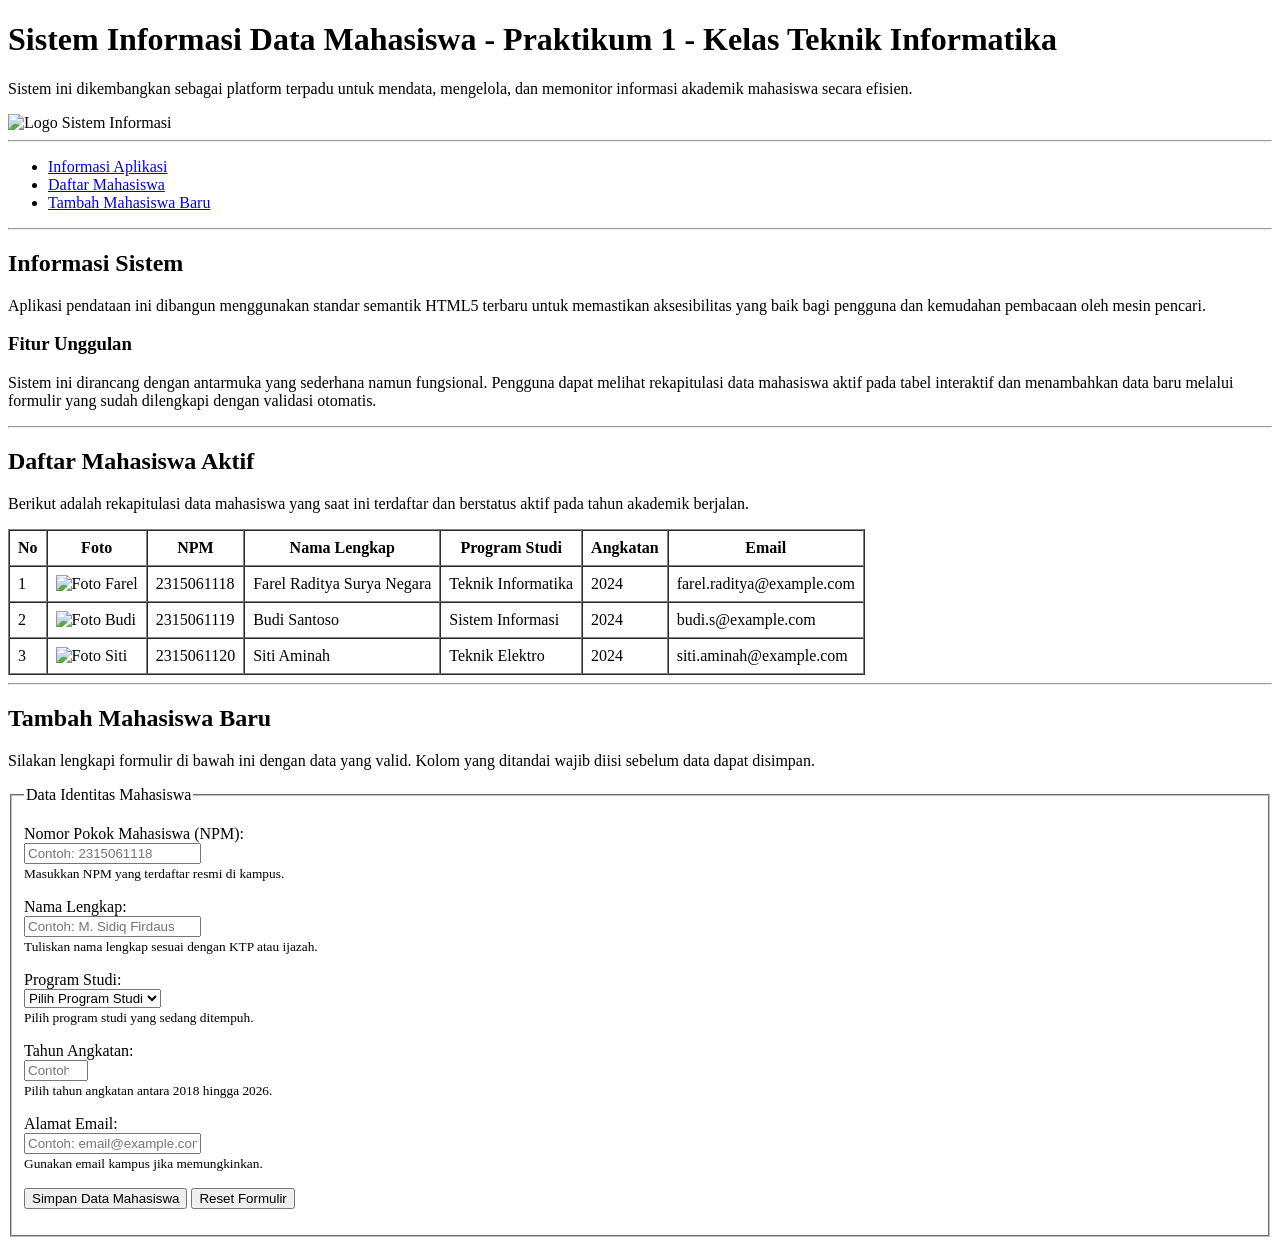
==== test/index.html @ 1e859392 "feat: inisialisasi struktur dokumen dan formulir html5 sima" ====
<!DOCTYPE html>
<html lang="id">
<head>
    <meta charset="UTF-8">
    <meta name="viewport" content="width=device-width, initial-scale=1.0">
    <title>Praktikum Web - Sistem Informasi Mahasiswa</title>
</head>
<body>

    <header>
        <h1>Sistem Informasi Data Mahasiswa - Praktikum 1 - Kelas Teknik Informatika</h1>
        <p>Sistem ini dikembangkan sebagai platform terpadu untuk mendata, mengelola, dan memonitor informasi akademik mahasiswa secara efisien.</p>
        <img src="https://via.placeholder.com/150" alt="Logo Sistem Informasi" width="150" height="150">
        <hr>
        <nav>
            <ul>
                <li><a href="#informasi">Informasi Aplikasi</a></li>
                <li><a href="#daftar-mahasiswa">Daftar Mahasiswa</a></li>
                <li><a href="#form-tambah">Tambah Mahasiswa Baru</a></li>
            </ul>
        </nav>
        <hr>
    <main>
        <section id="informasi">
            <h2>Informasi Sistem</h2>
            <p>Aplikasi pendataan ini dibangun menggunakan standar semantik HTML5 terbaru untuk memastikan aksesibilitas yang baik bagi pengguna dan kemudahan pembacaan oleh mesin pencari.</p>
            
            <article>
                <h3>Fitur Unggulan</h3>
                <p>Sistem ini dirancang dengan antarmuka yang sederhana namun fungsional. Pengguna dapat melihat rekapitulasi data mahasiswa aktif pada tabel interaktif dan menambahkan data baru melalui formulir yang sudah dilengkapi dengan validasi otomatis.</p>
            </article>
        </section>
        <hr>
        <section id="daftar-mahasiswa">
            <h2>Daftar Mahasiswa Aktif</h2>
            <p>Berikut adalah rekapitulasi data mahasiswa yang saat ini terdaftar dan berstatus aktif pada tahun akademik berjalan.</p>
            
            <table border="1" cellpadding="8" cellspacing="0">
                <thead>
                    <tr>
                        <th>No</th>
                        <th>Foto</th>
                        <th>NPM</th>
                        <th>Nama Lengkap</th>
                        <th>Program Studi</th>
                        <th>Angkatan</th>
                        <th>Email</th>
                    </tr>
                </thead>
                <tbody>
                    <tr>
                        <td>1</td>
                        <td><img src="https://via.placeholder.com/50" alt="Foto Farel"></td>
                        <td>2315061118</td>
                        <td>Farel Raditya Surya Negara</td>
                        <td>Teknik Informatika</td>
                        <td>2024</td>
                        <td>farel.raditya@example.com</td>
                    </tr>
                    <tr>
                        <td>2</td>
                        <td><img src="https://via.placeholder.com/50" alt="Foto Budi"></td>
                        <td>2315061119</td>
                        <td>Budi Santoso</td>
                        <td>Sistem Informasi</td>
                        <td>2024</td>
                        <td>budi.s@example.com</td>
                    </tr>
                    <tr>
                        <td>3</td>
                        <td><img src="https://via.placeholder.com/50" alt="Foto Siti"></td>
                        <td>2315061120</td>
                        <td>Siti Aminah</td>
                        <td>Teknik Elektro</td>
                        <td>2024</td>
                        <td>siti.aminah@example.com</td>
                    </tr>
                </tbody>
            </table>
        </section>
        <hr>
        <section id="form-tambah">
            <h2>Tambah Mahasiswa Baru</h2>
            <p>Silakan lengkapi formulir di bawah ini dengan data yang valid. Kolom yang ditandai wajib diisi sebelum data dapat disimpan.</p>
            
            <form action="#" method="POST">
                <fieldset>
                    <legend>Data Identitas Mahasiswa</legend>
                    
                    <!-- Field 1: NPM -->
                    <p>
                        <label for="npm">Nomor Pokok Mahasiswa (NPM):</label><br>
                        <input type="text" id="npm" name="npm" placeholder="Contoh: 2315061118" required pattern="[0-9]{8,12}" title="NPM harus berupa angka 8-12 digit"><br>
                        <small>Masukkan NPM yang terdaftar resmi di kampus.</small>
                    </p>

                    <!-- Field 2: Nama Lengkap -->
                    <p>
                        <label for="nama">Nama Lengkap:</label><br>
                        <input type="text" id="nama" name="nama" placeholder="Contoh: M. Sidiq Firdaus" required minlength="3" maxlength="100"><br>
                        <small>Tuliskan nama lengkap sesuai dengan KTP atau ijazah.</small>
                    </p>

                    <!-- Field 3: Program Studi -->
                    <p>
                        <label for="program_studi">Program Studi:</label><br>
                        <select id="program_studi" name="program_studi" required>
                            <option value="">Pilih Program Studi</option>
                            <option value="Teknik Informatika">Teknik Informatika</option>
                            <option value="Teknik Elektro">Teknik Elektro</option>
                        </select><br>
                        <small>Pilih program studi yang sedang ditempuh.</small>
                    </p>

                    <!-- Field 4: Angkatan -->
                    <p>
                        <label for="angkatan">Tahun Angkatan:</label><br>
                        <input type="number" id="angkatan" name="angkatan" placeholder="Contoh: 2024" required min="2018" max="2026"><br>
                        <small>Pilih tahun angkatan antara 2018 hingga 2026.</small>
                    </p>

                    <!-- Field 5: Email -->
                    <p>
                        <label for="email">Alamat Email:</label><br>
                        <input type="email" id="email" name="email" placeholder="Contoh: email@example.com" required><br>
                        <small>Gunakan email kampus jika memungkinkan.</small>
                    </p>

                    <!-- Field 6: Tombol -->
                    <p>
                        <button type="submit">Simpan Data Mahasiswa</button>
                        <button type="reset">Reset Formulir</button>
                    </p>
                </fieldset>
            </form>
        </section>
    </main>

</body>
</html>
    </header>
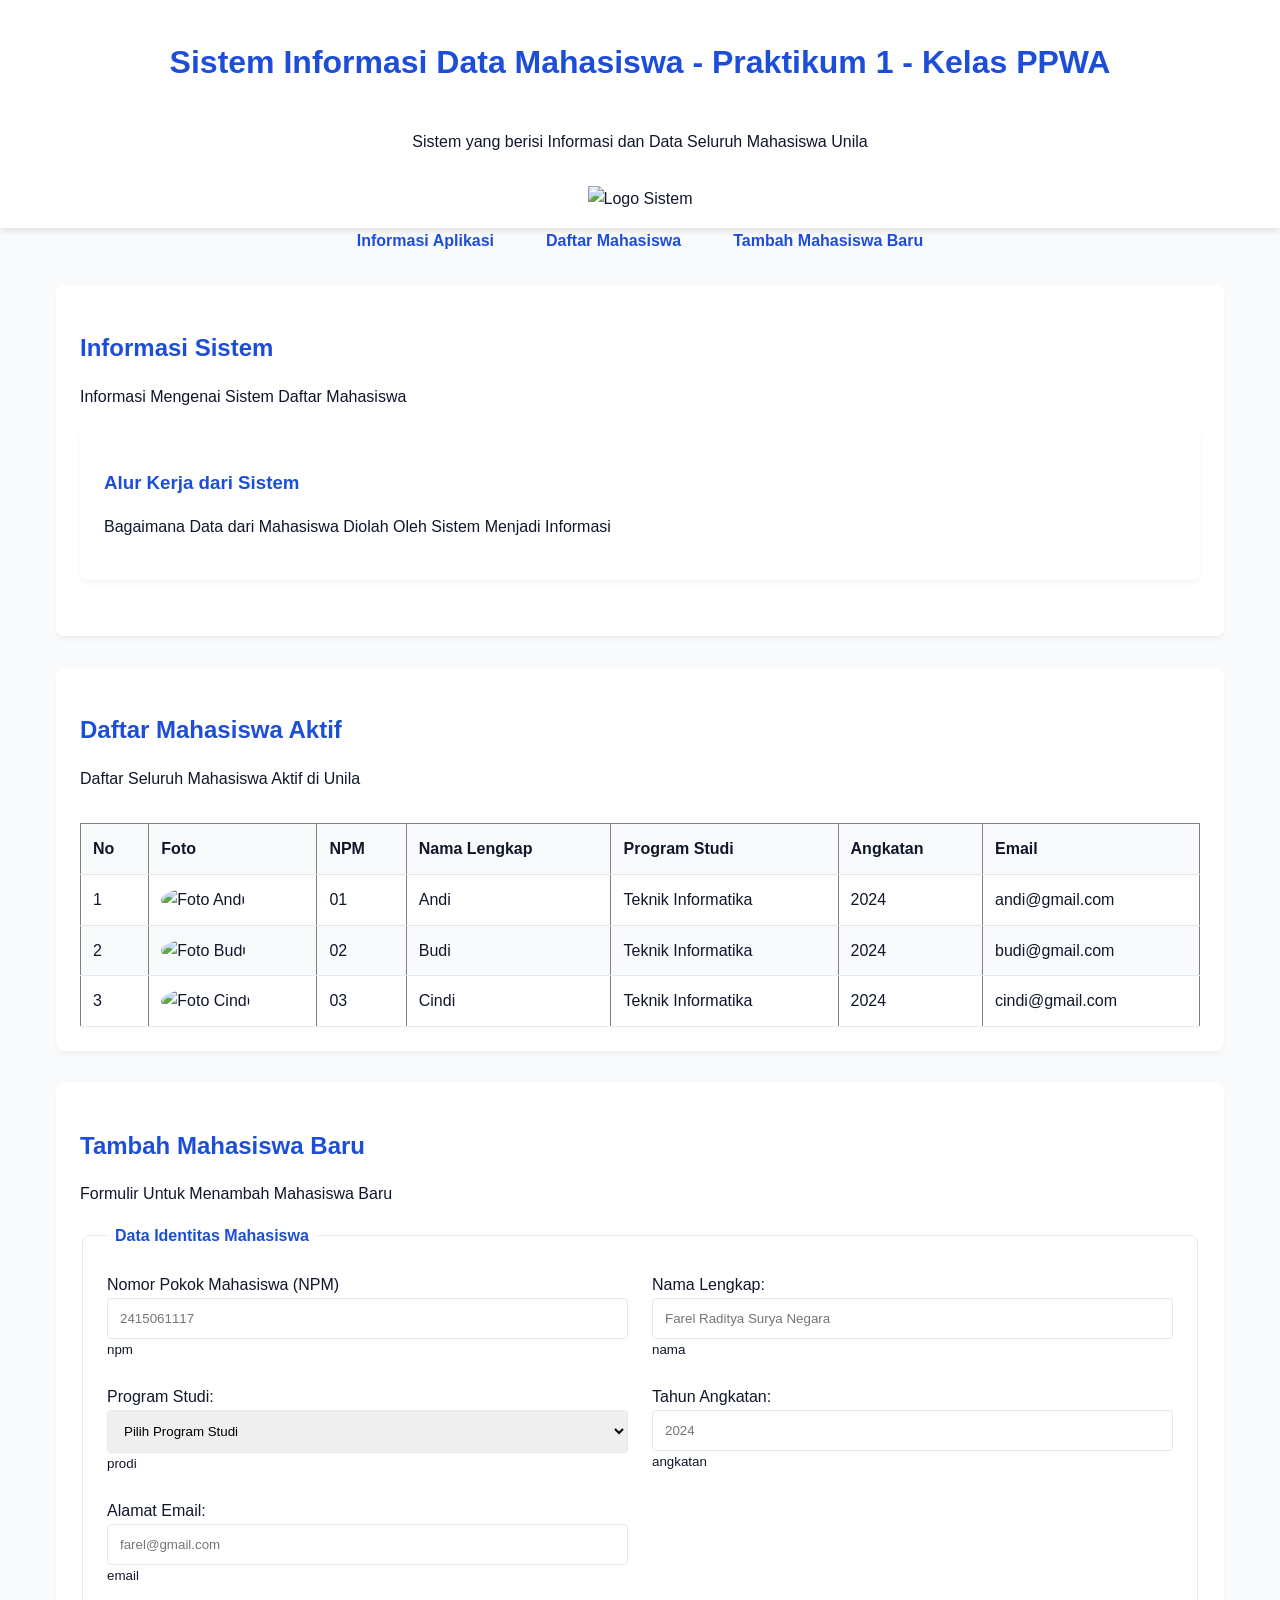
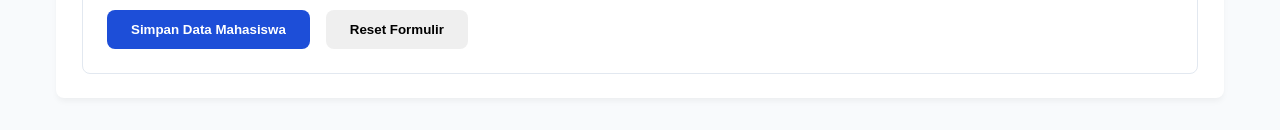
==== commit 5bb56427: "feat: implementasi tata letak responsif flexbox dan css grid judul 2" ====
--- a/test/index.html
+++ b/test/index.html
@@ -3,139 +3,304 @@
 <head>
     <meta charset="UTF-8">
     <meta name="viewport" content="width=device-width, initial-scale=1.0">
-    <title>Praktikum Web - Sistem Informasi Mahasiswa</title>
+    <title>Sistem Informasi Data Mahasiswa</title>
+    
+    <!-- Memasukkan CSS langsung menggunakan tag <style> -->
+    <style>
+        /* 1. Universal Box Reset */
+        *, *::before, *::after {
+            box-sizing: border-box;
+        }
+
+        /* 2. Variabel CSS Global (:root) */
+        :root {
+            --color-primary: #1d4ed8;
+            --color-primary-dark: #1e40af;
+            --color-bg: #f8fafc;
+            --color-surface: #ffffff;
+            --color-text: #0f172a;
+            --color-text-muted: #64748b;
+            --color-border: #e2e8f0;
+            --radius: 8px;
+            --font-main: -apple-system, BlinkMacSystemFont, 'Segoe UI', Roboto, sans-serif;
+        }
+
+        /* 3. Pengaturan Dasar Body & Tipografi */
+        body {
+            font-family: var(--font-main);
+            background-color: var(--color-bg);
+            color: var(--color-text);
+            margin: 0;
+            line-height: 1.6;
+        }
+
+        h1, h2, h3 {
+            color: var(--color-primary);
+            margin-bottom: 0.5rem;
+        }
+
+        a {
+            color: var(--color-primary);
+            text-decoration: none;
+            transition: color 0.3s ease;
+        }
+
+        a:hover {
+            color: var(--color-primary-dark);
+        }
+
+        /* 4. Tata Letak Flexbox: Header & Navigasi */
+        header {
+            background-color: var(--color-surface);
+            padding: 1rem 2rem;
+            box-shadow: 0 4px 6px -1px rgba(0,0,0,0.1);
+            position: sticky;
+            top: 0;
+            z-index: 100;
+            display: flex;
+            flex-direction: column;
+            align-items: center;
+            gap: 1rem;
+        }
+
+        nav ul {
+            list-style: none;
+            padding: 0;
+            margin: 0;
+            display: flex;
+            justify-content: center;
+            gap: 20px;
+        }
+
+        nav a {
+            font-weight: bold;
+            padding: 0.5rem 1rem;
+        }
+
+        /* 5. Kontainer Utama & Kartu (Section/Article) */
+        main {
+            max-width: 1200px;
+            margin: 2rem auto;
+            padding: 0 1rem;
+        }
+
+        section, article {
+            background-color: var(--color-surface);
+            padding: 1.5rem;
+            border-radius: var(--radius);
+            box-shadow: 0 4px 6px -1px rgba(0,0,0,0.05);
+            margin-bottom: 2rem;
+        }
+
+        hr {
+            display: none;
+        }
+
+        /* 6. Penataan Tabel Data Mahasiswa */
+        .table-responsive {
+            overflow-x: auto;
+        }
+
+        table {
+            width: 100%;
+            border-collapse: collapse;
+            margin-top: 1rem;
+        }
+
+        th, td {
+            padding: 12px;
+            text-align: left;
+            border-bottom: 1px solid var(--color-border);
+        }
+
+        th {
+            background-color: var(--color-bg);
+        }
+
+        tr:nth-child(even) {
+            background-color: #f9fafb;
+        }
+
+        tr:hover {
+            background-color: #f1f5f9;
+        }
+
+        img[alt^="Foto"] {
+            width: 36px;
+            height: 36px;
+            border-radius: 50%;
+            object-fit: cover;
+        }
+
+        /* 7. Penataan Formulir Interaktif (CSS Grid) */
+        form fieldset {
+            border: 1px solid var(--color-border);
+            border-radius: var(--radius);
+            padding: 1.5rem;
+            display: grid;
+            grid-template-columns: 1fr 1fr;
+            gap: 1.5rem;
+        }
+
+        form legend {
+            font-weight: bold;
+            color: var(--color-primary);
+            padding: 0 0.5rem;
+        }
+
+        form p {
+            margin: 0;
+            display: flex;
+            flex-direction: column;
+        }
+
+        input, select {
+            padding: 0.75rem;
+            border: 1px solid var(--color-border);
+            border-radius: 4px;
+            font-family: inherit;
+        }
+
+        input:focus, select:focus {
+            outline: none;
+            border-color: var(--color-primary);
+            box-shadow: 0 0 0 3px rgba(29, 78, 216, 0.15);
+        }
+
+        form p:last-child {
+            grid-column: 1 / -1; 
+            flex-direction: row;
+            gap: 1rem;
+        }
+
+        button {
+            padding: 0.75rem 1.5rem;
+            border: none;
+            border-radius: var(--radius);
+            cursor: pointer;
+            font-weight: bold;
+            transition: background-color 0.2s;
+        }
+
+        button[type="submit"] {
+            background-color: var(--color-primary);
+            color: white;
+        }
+
+        button[type="submit"]:hover {
+            background-color: var(--color-primary-dark);
+        }
+
+        /* 8. Media Queries (Desain Responsif) */
+        @media (max-width: 768px) {
+            form fieldset {
+                grid-template-columns: 1fr;
+            }
+        }
+
+        @media (max-width: 480px) {
+            nav ul {
+                flex-direction: column;
+                align-items: center;
+                gap: 10px;
+            }
+            button {
+                width: 100%;
+            }
+            form p:last-child {
+                flex-direction: column;
+            }
+        }
+    </style>
 </head>
 <body>
-
     <header>
-        <h1>Sistem Informasi Data Mahasiswa - Praktikum 1 - Kelas Teknik Informatika</h1>
-        <p>Sistem ini dikembangkan sebagai platform terpadu untuk mendata, mengelola, dan memonitor informasi akademik mahasiswa secara efisien.</p>
-        <img src="https://via.placeholder.com/150" alt="Logo Sistem Informasi" width="150" height="150">
-        <hr>
-        <nav>
-            <ul>
-                <li><a href="#informasi">Informasi Aplikasi</a></li>
-                <li><a href="#daftar-mahasiswa">Daftar Mahasiswa</a></li>
-                <li><a href="#form-tambah">Tambah Mahasiswa Baru</a></li>
-            </ul>
-        </nav>
-        <hr>
+        <h1>Sistem Informasi Data Mahasiswa - Praktikum 1 - Kelas PPWA</h1>
+        <p>Sistem yang berisi Informasi dan Data Seluruh Mahasiswa Unila</p>
+        <img src="gambar.jpg" alt="Logo Sistem"> 
+    </header>
+    
+    <nav>
+        <ul>
+            <li><a href="#informasi">Informasi Aplikasi</a></li>
+            <li><a href="#daftar-mahasiswa">Daftar Mahasiswa</a></li>
+            <li><a href="#form-tambah">Tambah Mahasiswa Baru</a></li>
+        </ul>
+    </nav>
+    
     <main>
         <section id="informasi">
             <h2>Informasi Sistem</h2>
-            <p>Aplikasi pendataan ini dibangun menggunakan standar semantik HTML5 terbaru untuk memastikan aksesibilitas yang baik bagi pengguna dan kemudahan pembacaan oleh mesin pencari.</p>
-            
+            <p>Informasi Mengenai Sistem Daftar Mahasiswa</p>
             <article>
-                <h3>Fitur Unggulan</h3>
-                <p>Sistem ini dirancang dengan antarmuka yang sederhana namun fungsional. Pengguna dapat melihat rekapitulasi data mahasiswa aktif pada tabel interaktif dan menambahkan data baru melalui formulir yang sudah dilengkapi dengan validasi otomatis.</p>
+                <h3>Alur Kerja dari Sistem</h3>
+                <p>Bagaimana Data dari Mahasiswa Diolah Oleh Sistem Menjadi Informasi</p>
             </article>
         </section>
-        <hr>
+        
         <section id="daftar-mahasiswa">
             <h2>Daftar Mahasiswa Aktif</h2>
-            <p>Berikut adalah rekapitulasi data mahasiswa yang saat ini terdaftar dan berstatus aktif pada tahun akademik berjalan.</p>
+            <p>Daftar Seluruh Mahasiswa Aktif di Unila</p>
             
-            <table border="1" cellpadding="8" cellspacing="0">
-                <thead>
-                    <tr>
-                        <th>No</th>
-                        <th>Foto</th>
-                        <th>NPM</th>
-                        <th>Nama Lengkap</th>
-                        <th>Program Studi</th>
-                        <th>Angkatan</th>
-                        <th>Email</th>
-                    </tr>
-                </thead>
-                <tbody>
-                    <tr>
-                        <td>1</td>
-                        <td><img src="https://via.placeholder.com/50" alt="Foto Farel"></td>
-                        <td>2315061118</td>
-                        <td>Farel Raditya Surya Negara</td>
-                        <td>Teknik Informatika</td>
-                        <td>2024</td>
-                        <td>farel.raditya@example.com</td>
-                    </tr>
-                    <tr>
-                        <td>2</td>
-                        <td><img src="https://via.placeholder.com/50" alt="Foto Budi"></td>
-                        <td>2315061119</td>
-                        <td>Budi Santoso</td>
-                        <td>Sistem Informasi</td>
-                        <td>2024</td>
-                        <td>budi.s@example.com</td>
-                    </tr>
-                    <tr>
-                        <td>3</td>
-                        <td><img src="https://via.placeholder.com/50" alt="Foto Siti"></td>
-                        <td>2315061120</td>
-                        <td>Siti Aminah</td>
-                        <td>Teknik Elektro</td>
-                        <td>2024</td>
-                        <td>siti.aminah@example.com</td>
-                    </tr>
-                </tbody>
-            </table>
+            <!-- Bungkus tabel menggunakan class table-responsive -->
+            <div class="table-responsive">
+                <table border="1" cellpadding="8" cellspacing="0">
+                    <thead>
+                        <tr>
+                            <th>No</th><th>Foto</th><th>NPM</th><th>Nama Lengkap</th><th>Program Studi</th><th>Angkatan</th><th>Email</th>
+                        </tr>
+                    </thead>
+                    <tbody>
+                        <tr><td>1</td><td><img src="foto1.jpg" alt="Foto Andi"></td><td>01</td><td>Andi</td><td>Teknik Informatika</td><td>2024</td><td>andi@gmail.com</td></tr>
+                        <tr><td>2</td><td><img src="foto2.jpg" alt="Foto Budi"></td><td>02</td><td>Budi</td><td>Teknik Informatika</td><td>2024</td><td>budi@gmail.com</td></tr>
+                        <tr><td>3</td><td><img src="foto3.jpg" alt="Foto Cindi"></td><td>03</td><td>Cindi</td><td>Teknik Informatika</td><td>2024</td><td>cindi@gmail.com</td></tr>
+                    </tbody>
+                </table>
+            </div>
         </section>
-        <hr>
+        
         <section id="form-tambah">
             <h2>Tambah Mahasiswa Baru</h2>
-            <p>Silakan lengkapi formulir di bawah ini dengan data yang valid. Kolom yang ditandai wajib diisi sebelum data dapat disimpan.</p>
+            <p>Formulir Untuk Menambah Mahasiswa Baru</p>
             
             <form action="#" method="POST">
                 <fieldset>
                     <legend>Data Identitas Mahasiswa</legend>
-                    
-                    <!-- Field 1: NPM -->
-                    <p>
-                        <label for="npm">Nomor Pokok Mahasiswa (NPM):</label><br>
-                        <input type="text" id="npm" name="npm" placeholder="Contoh: 2315061118" required pattern="[0-9]{8,12}" title="NPM harus berupa angka 8-12 digit"><br>
-                        <small>Masukkan NPM yang terdaftar resmi di kampus.</small>
-                    </p>
-
-                    <!-- Field 2: Nama Lengkap -->
-                    <p>
-                        <label for="nama">Nama Lengkap:</label><br>
-                        <input type="text" id="nama" name="nama" placeholder="Contoh: M. Sidiq Firdaus" required minlength="3" maxlength="100"><br>
-                        <small>Tuliskan nama lengkap sesuai dengan KTP atau ijazah.</small>
-                    </p>
-
-                    <!-- Field 3: Program Studi -->
-                    <p>
-                        <label for="program_studi">Program Studi:</label><br>
-                        <select id="program_studi" name="program_studi" required>
-                            <option value="">Pilih Program Studi</option>
-                            <option value="Teknik Informatika">Teknik Informatika</option>
-                            <option value="Teknik Elektro">Teknik Elektro</option>
-                        </select><br>
-                        <small>Pilih program studi yang sedang ditempuh.</small>
-                    </p>
-
-                    <!-- Field 4: Angkatan -->
-                    <p>
-                        <label for="angkatan">Tahun Angkatan:</label><br>
-                        <input type="number" id="angkatan" name="angkatan" placeholder="Contoh: 2024" required min="2018" max="2026"><br>
-                        <small>Pilih tahun angkatan antara 2018 hingga 2026.</small>
-                    </p>
-
-                    <!-- Field 5: Email -->
-                    <p>
-                        <label for="email">Alamat Email:</label><br>
-                        <input type="email" id="email" name="email" placeholder="Contoh: email@example.com" required><br>
-                        <small>Gunakan email kampus jika memungkinkan.</small>
-                    </p>
-
-                    <!-- Field 6: Tombol -->
-                    <p>
-                        <button type="submit">Simpan Data Mahasiswa</button>
-                        <button type="reset">Reset Formulir</button>
-                    </p>
+                        <p>
+                            <label for="npm">Nomor Pokok Mahasiswa (NPM)</label>
+                            <input type="text" id="npm" name="npm" placeholder="2415061117" required pattern="[0-9]{8,12}" title="NPM harus berupa angka 8-12 digit">
+                            <small>npm</small>
+                        </p>
+                        <p>
+                            <label for="nama">Nama Lengkap:</label>
+                            <input type="text" id="nama" name="nama" placeholder="Farel Raditya Surya Negara" required minlength="3" maxlength="100">
+                            <small>nama</small>
+                        </p>
+                        <p>
+                           <label for="program_studi">Program Studi:</label>
+                            <select id="program_studi" name="program_studi" required>
+                                <option value="">Pilih Program Studi</option>
+                                <option value="Teknik Informatika">Teknik Informatika</option>
+                            </select>
+                            <small>prodi</small> 
+                        </p>
+                        <p>
+                            <label for="angkatan">Tahun Angkatan:</label>
+                            <input type="number" id="angkatan" name="angkatan" placeholder="2024" required min="2018" max="2026">
+                            <small>angkatan</small>
+                        </p>
+                        <p>
+                            <label for="email">Alamat Email:</label>
+                            <input type="email" id="email" name="email" placeholder="farel@gmail.com" required>
+                            <small>email</small>
+                        </p>
+                        <p>
+                            <button type="submit">Simpan Data Mahasiswa</button>
+                            <button type="reset">Reset Formulir</button>
+                        </p>
                 </fieldset>
             </form>
         </section>
     </main>
-
 </body>
-</html>
-    </header>+</html>
